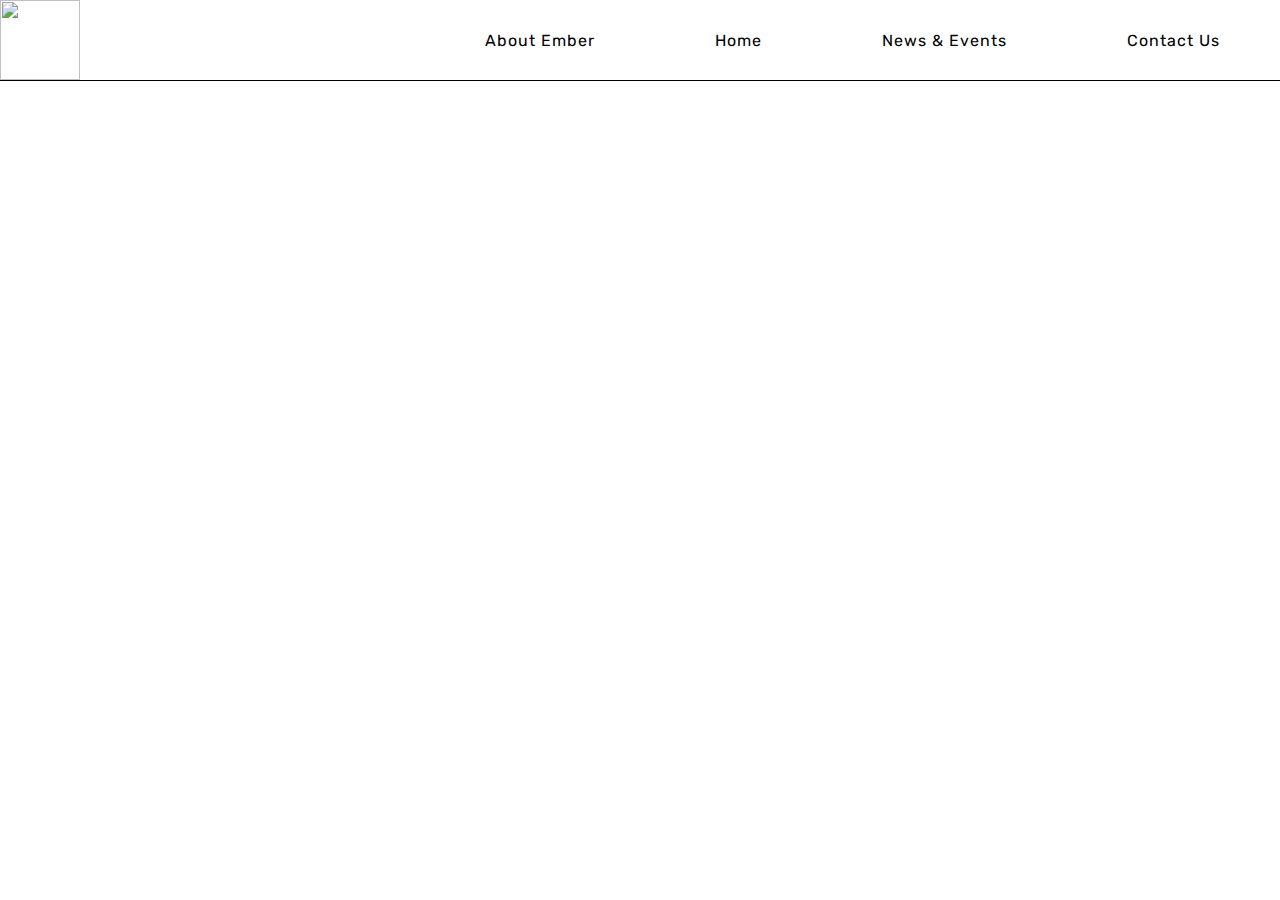
==== index.html @ bdc472dd "update code" ====
<!DOCTYPE html>
<html lang="en">
<head>
    <meta charset="UTF-8">
    <meta name="viewport" content="width=device-width, initial-scale=1.0">
    <title>EMBER TRANSPORT</title>
    <link rel="stylesheet" href="style.css">
</head>
<body>
    <div class="navBar">
        <div class="ember-logo">
            <a class="Logo-Hl" href="#">
            <img src="Images/Company's Logo/EMBER-LOGO-2.png">
            </a>
        </div>

        <ul>
            <li><a href="#">About Ember</a></li>
            <li><a href="#">Home</a></li>
            <li><a href="#">News & Events</a></li>
            <li><a href="#">Contact Us</a></li>
        </ul>


    </div>


</body>
</html>
---- style.css ----
@import url('https://fonts.googleapis.com/css2?family=Rubik:ital,wght@0,300..900;1,300..900&display=swap');

* {
  font-family: "Rubik", sans-serif;
  font-optical-sizing: auto;
  font-weight: weight;
  font-style: normal;
  margin: 0;
  padding: 0;

}

.navBar {
    border-bottom: 1px solid;
    background-color: white;
    height: 80px;
    width: 100%;
    display: flex;
    align-items: center;
    justify-content: space-between;
    padding: 10;
    top: 0px;
    position: fixed;
    z-index: 10;

}

.ember-logo .Logo-Hl img {
    height: 80px;
    width: 80px;
    display: flex;
    position: relative;
    z-index: 2;

}

.navBar ul{
    list-style: none;
    display: flex;

}

.navBar ul li {
    padding: 10px 60px; 
    position: relative;

}

.navBar ul li i {
    margin: -29px 80px;
    position: absolute;

}

.navBar ul li a {
    color: black;
    text-decoration: none;
    letter-spacing: 1px;
    font-size: 16px;


}

.navBar ul li::after {
    content:'';

}
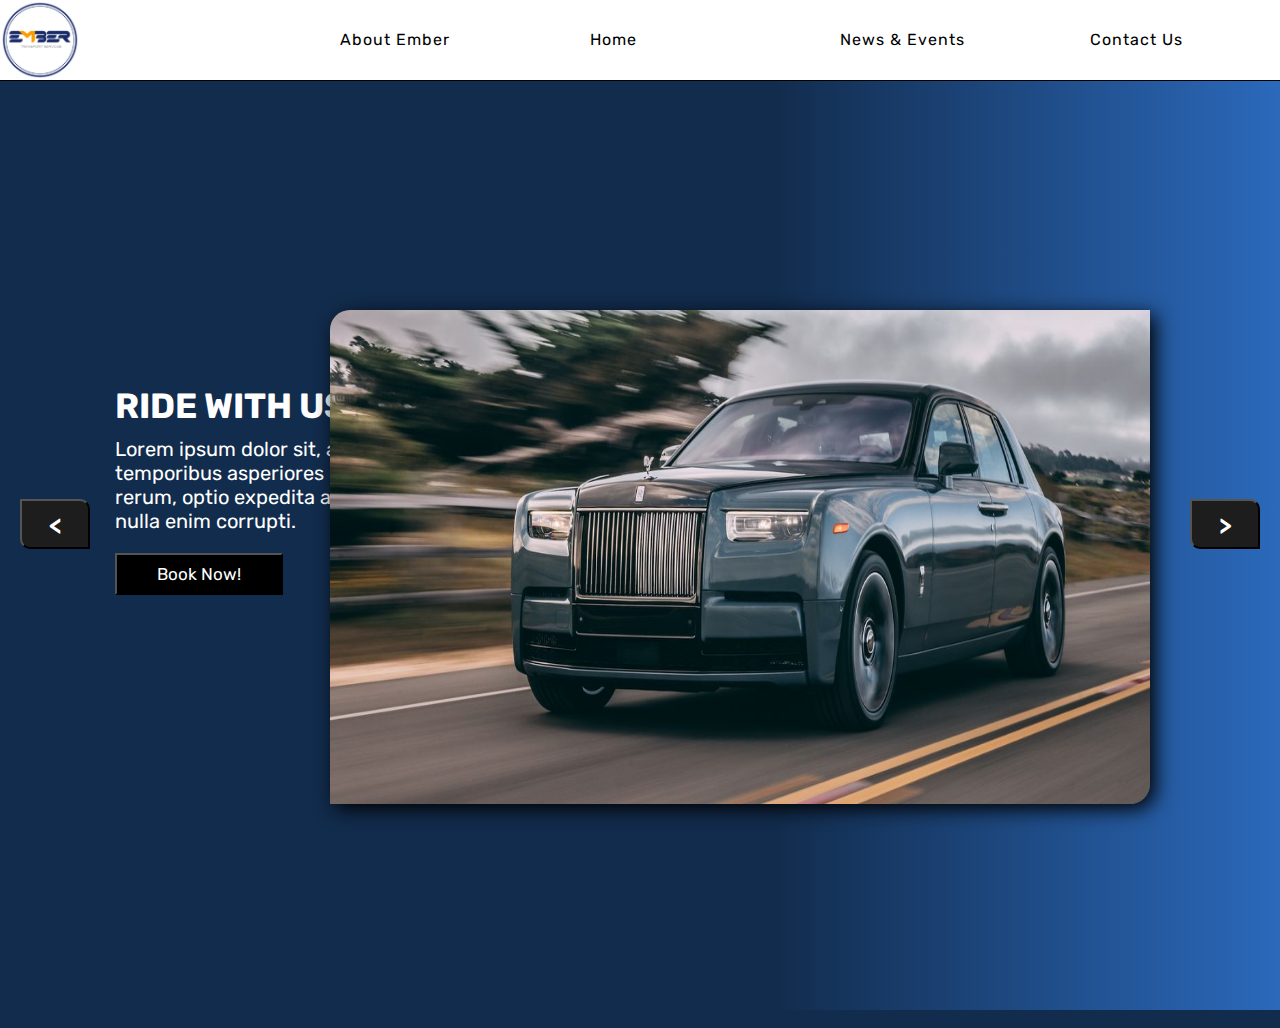
==== commit c49f96e9: "update example slider" ====
--- a/index.html
+++ b/index.html
@@ -24,6 +24,84 @@
 
     </div>
 
+    <div class="slider-preview">
+        <div class="ember-preview-container active">
+            <div id="emberVIEW" class="slide">
+                <div class="slide-content">
+                    <h3>RIDE WITH US "SAKAY KA SAAMIN"</h3>
+                    <p>
+                        Lorem ipsum dolor sit, amet consectetur adipisicing elit. 
+                        Recusandae temporibus asperiores magnam dolores, incidunt 
+                        assumenda porro nemo rerum, optio expedita ad deserunt adipisci
+                        veritatis hic atque cupiditate nulla enim corrupti.
+                    </p>
 
+                    <a href="#"><button class="slide-btn">Book Now!</button></a>
+
+                    <div class="image-slider">
+                        <img src="Images/randomimg1.jpg">
+
+                    </div>
+
+                </div>
+
+            </div>
+
+        </div>
+
+        <div class="ember-preview-container">
+            <div id="emberVIEW" class="slide">
+                <div class="slide-content">
+                    <h3>RIDE WITH US "SAKAY KA SAAMIN"</h3>
+                    <p>
+                        Lorem ipsum, dolor sit amet consectetur adipisicing elit.
+                         Numquam deserunt aliquid voluptatem a! Perspiciatis ea sit 
+                         fuga iure repellendus eveniet numquam dolorem esse, debitis 
+                         aspernatur nesciunt. Laborum, pariatur repellat. Alias.
+                    </p>
+
+                    <a href="#"><button class="slide-btn">Book Now!</button></a>
+
+                    <div class="image-slider">
+                        <img src="Images/randomimg2.webp">
+
+                    </div>
+
+                </div>
+
+            </div>
+
+        </div>
+
+        <div class="ember-preview-container">
+            <div id="emberVIEW" class="slide">
+                <div class="slide-content">
+                    <h3>RIDE WITH US "SAKAY KA SAAMIN"</h3>
+                    <p>
+                        Lorem ipsum, dolor sit amet consectetur adipisicing elit.
+                         Numquam deserunt aliquid voluptatem a! Perspiciatis ea sit 
+                         fuga iure repellendus eveniet numquam dolorem esse, debitis 
+                         aspernatur nesciunt. Laborum, pariatur repellat. Alias.
+                    </p>
+
+                    <a href="#"><button class="slide-btn">Book Now!</button></a>
+
+                    <div class="image-slider">
+                        <img src="Images/randomimg3.webp">
+
+                    </div>
+
+                </div>
+
+            </div>
+
+        </div>
+
+        <button id="prev" onclick="prev()"><</button>
+        <button id="next" onclick="next()">></button>
+
+    </div>
+
+    <script src="logic.js"></script>
 </body>
 </html>--- a/style.css
+++ b/style.css
@@ -43,6 +43,8 @@
 .navBar ul li {
     padding: 10px 60px; 
     position: relative;
+    height: 20px;
+    width: 130px;
 
 }
 
@@ -56,14 +58,172 @@
     color: black;
     text-decoration: none;
     letter-spacing: 1px;
-    font-size: 16px;
-
-
-}
-
-.navBar ul li::after {
-    content:'';
-
-}
-
-
+    font-size: 16px; 
+
+}
+
+.navBar ul li a:hover {
+    color: white;
+    background-color: rgb(18, 44, 77);
+    padding: 20px 0px;
+
+}
+
+.slider-preview {
+    position: relative;
+    top: 20px;
+
+}
+
+.ember-preview-container {
+    height: 112vh;
+    width: 100%;
+    background-color: rgb(18, 44, 77);
+    z-index: -1;
+
+}
+
+.slider-preview .ember-preview-container .slide {
+    min-height: 100vh;
+    display: flex;
+    align-items: center;
+    flex-wrap: wrap;
+    gap: 15px;
+    padding: 20px 9%;
+    padding-bottom: 70px;
+
+}
+
+.slider-preview .ember-preview-container .slide .slide-content {
+    flex: 1 1 350px;
+    animation: slideContent .4s linear .6 backwards;
+
+}
+
+@keyframes slideContent {
+    0%{
+        opacity: 0;
+        transform: translateX(-50px);
+    }
+
+}
+
+.slider-preview .ember-preview-container .slide .image-slider {
+    flex: 1 1 500px;
+    overflow: hidden;
+    z-index: 2;
+    position: absolute;
+    right: 130px;
+    top: 290px;
+    border-top-left-radius: 20px;
+    border-bottom-right-radius: 20px;
+    box-shadow: 5px 5px 20px black;
+
+}
+
+.slider-preview .ember-preview-container .slide .image-slider img {
+    width: 820px;
+    height: 500px;
+    margin-bottom: -10px;
+    animation: sliderImage .3s linear;
+
+}
+
+@keyframes slideImage {
+    0% {
+        opacity: 0;
+        transform: translateX(-50px);
+    }
+
+}
+
+.slider-preview .ember-preview-container .slide .slide-content h3 {
+    font-size: 35px;
+    color: white;
+
+}
+
+.slider-preview .ember-preview-container .slide .slide-content p {
+    font-size: 20px;
+    width: 700px;
+    color: white;
+    padding: 10px 0;
+
+}
+
+.slider-preview .ember-preview-container .slide .slide-content .slide-btn {
+    margin-top: 10px;
+    display: inline-block;
+    background: black;
+    color: white;
+    font-size: 17px;
+    padding: 9px 40px;
+    cursor: pointer;
+
+}
+
+.slider-preview .ember-preview-container .slide .slide-content .slide-btn:hover {
+    background-color: rgb(41, 41, 41);
+
+}
+
+.slider-preview .ember-preview-container.active {
+    display: block;
+
+}
+
+.slider-preview .ember-preview-container {
+    display: none;
+
+}
+
+.slider-preview .ember-preview-container:nth-child(1) .slide {
+    background: linear-gradient(90deg, rgb(18, 44, 77) 60.5%, rgb(43, 105, 187));
+}
+
+.slider-preview .ember-preview-container:nth-child(2) .slide {
+    background: linear-gradient(90deg, rgb(18, 44, 77) 60.5%, rgb(43, 177, 187));
+}
+
+.slider-preview .ember-preview-container:nth-child(3) .slide {
+    background: linear-gradient(90deg, rgb(18, 44, 77) 60.5%, rgb(81, 43, 187));
+}
+
+.slider-preview #prev,
+.slider-preview #next{
+    position: absolute;
+    top: 50%;
+    transform: translateY(-50%);
+    color: white;
+    background: rgb(29, 29, 29);
+    height: 50px;
+    width: 70px;
+    border-top-right-radius: 10px;
+    border-bottom-left-radius: 10px;
+    line-height: 50px;
+    font-size: 25px;
+    text-align: center;
+    cursor: pointer;
+    font-weight: 600;
+    transition: 0.1s;
+
+}
+
+.slider-preview #prev:hover,
+.slider-preview #next:hover {
+    background: grey;
+
+}
+
+.slider-preview #prev {
+    left: 20px;
+}
+
+.slider-preview #next {
+    right: 20px;
+}
+
+
+
+
+
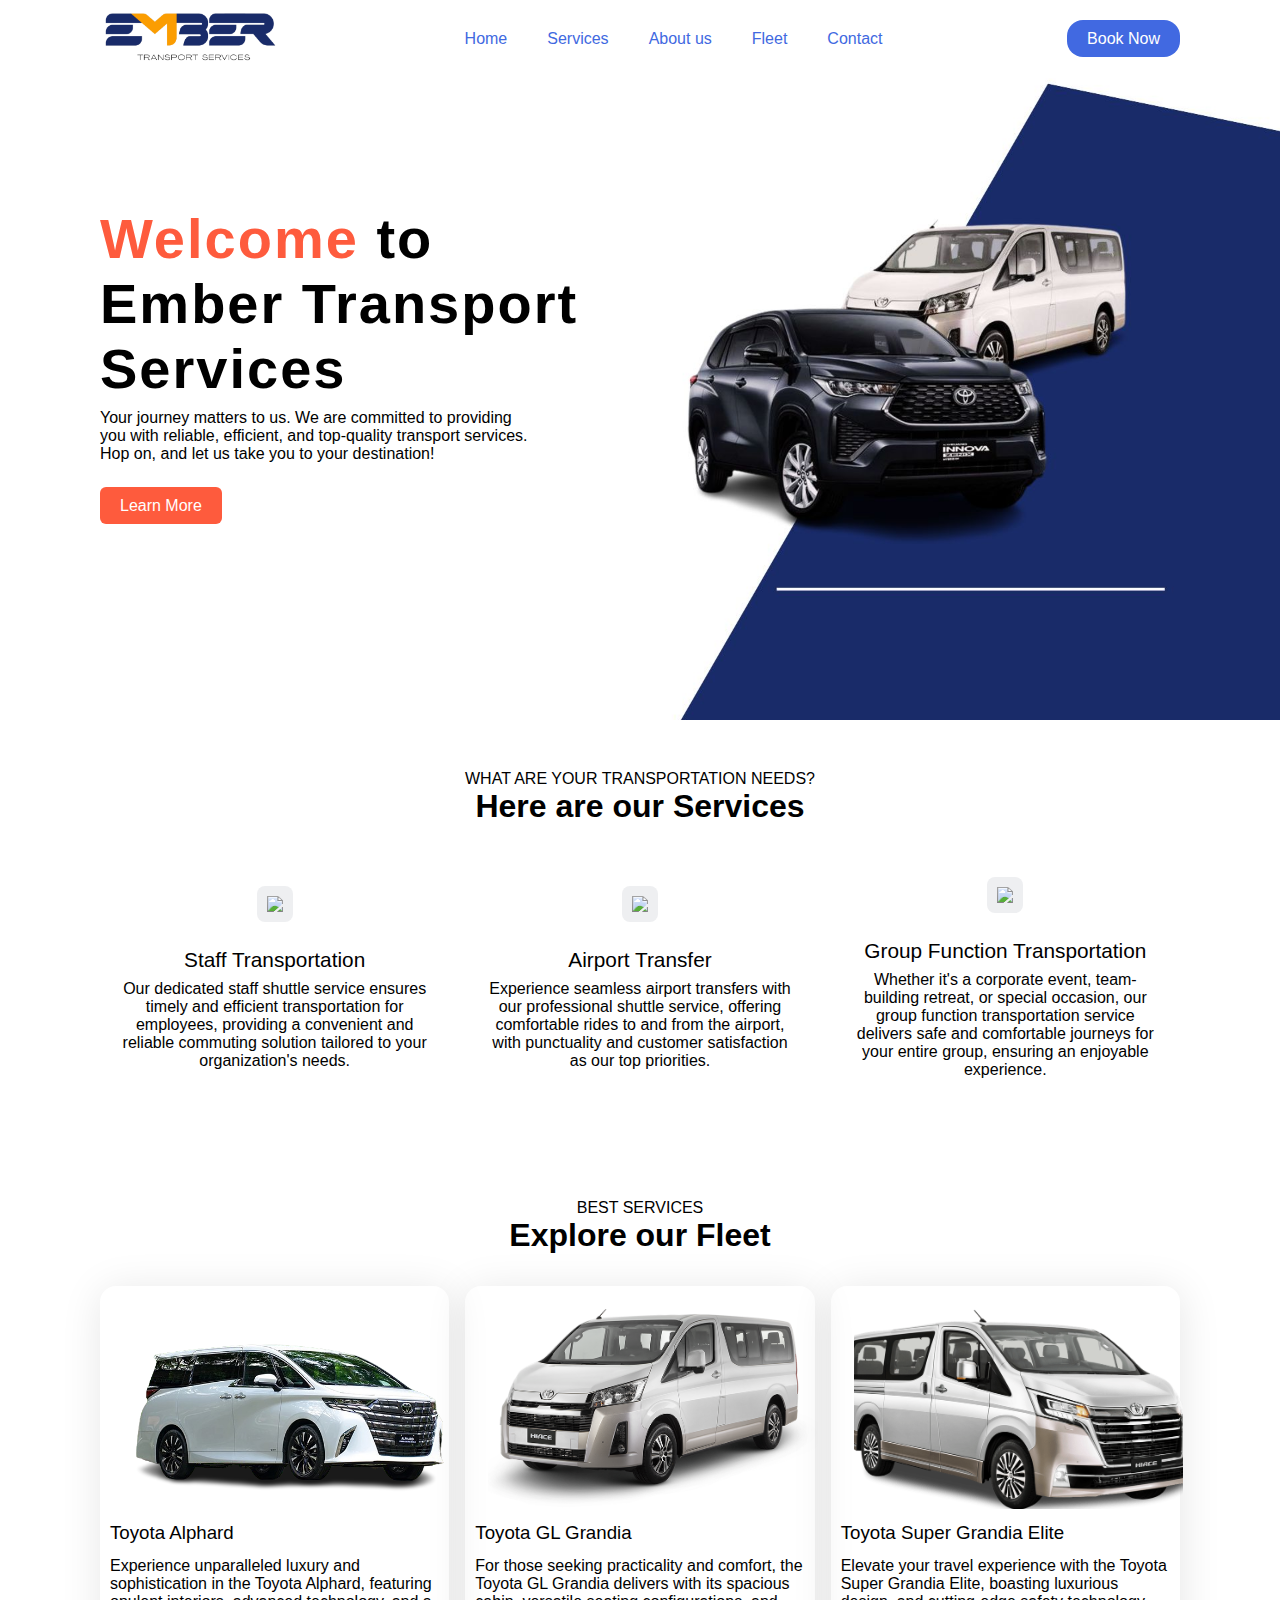
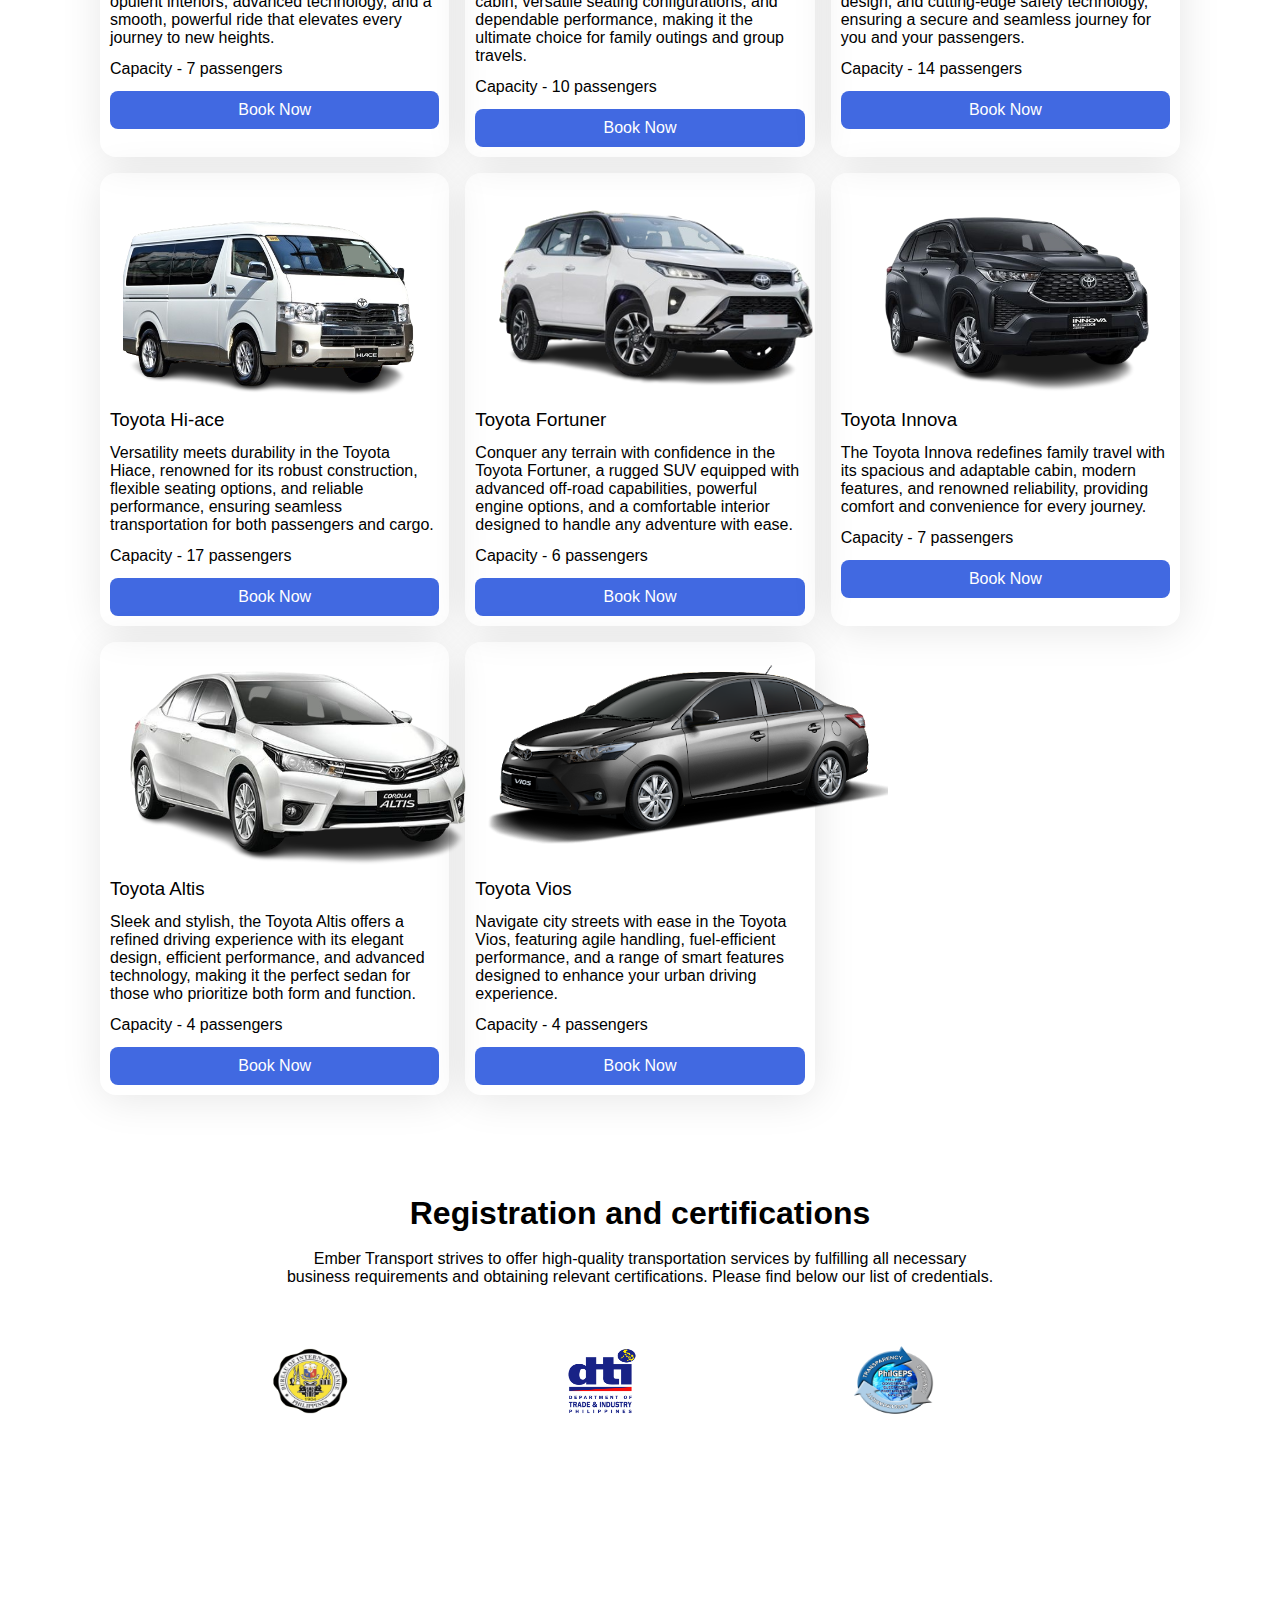
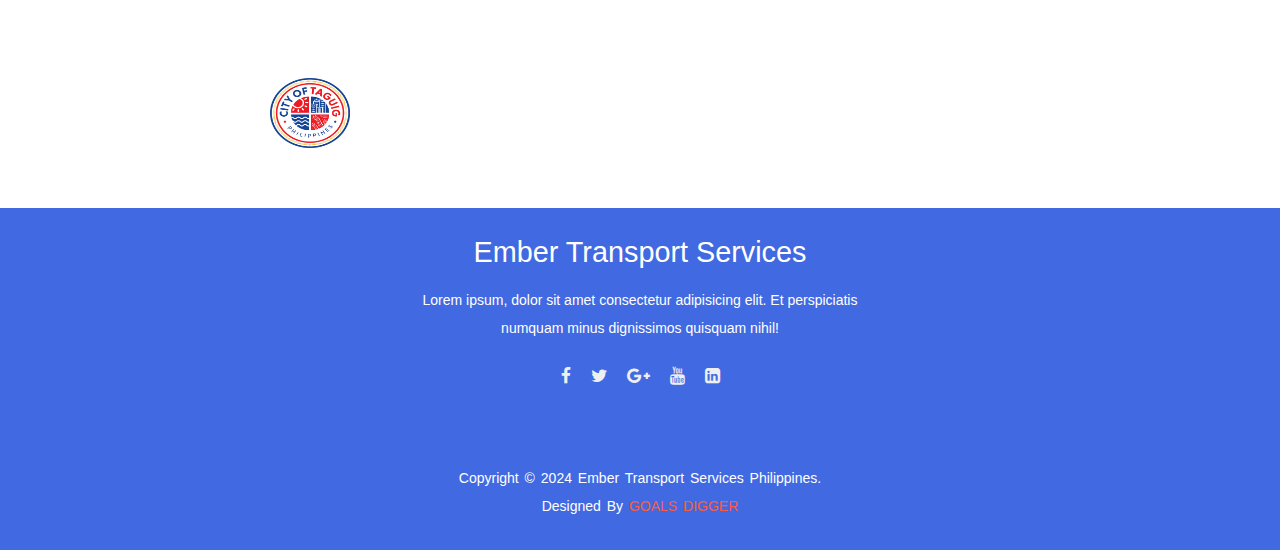
==== commit b9788cb8: "updating 2.0" ====
--- a/index.html
+++ b/index.html
@@ -3,105 +3,195 @@
 <head>
     <meta charset="UTF-8">
     <meta name="viewport" content="width=device-width, initial-scale=1.0">
-    <title>EMBER TRANSPORT</title>
+    <title>Ember Transport Service</title>
+    <link rel="icon" href="Images\Company Logo\EMBER-LOGO-2-TRANSPARENT.png" type="image/png">
     <link rel="stylesheet" href="style.css">
+    <link rel="stylesheet" href="https://stackpath.bootstrapcdn.com/font-awesome/4.7.0/css/font-awesome.min.css">
+    
 </head>
 <body>
-    <div class="navBar">
-        <div class="ember-logo">
-            <a class="Logo-Hl" href="#">
-            <img src="Images/Company's Logo/EMBER-LOGO-2.png">
-            </a>
+    <header>
+        <a href="#" class="logo">
+            <img src="Images\Company Logo\EMBER-LOGO-1-TRANSPARENT-OUTLINED.png">
+        </a>
+        <div class="bx bx-menu" id="menu-icon"></div>
+        <ul class="navbar">
+            <li><a href="#">Home</a></li>
+            <li><a href="#">Services</a></li>
+            <li><a href="#">About us</a></li>
+            <li><a href="#">Fleet</a></li>
+            <li><a href="#">Contact</a></li>
+        </ul>
+        <div class="header-btn">
+            <a href="booking.html" class="book-btn">Book Now</a>
+        </div>
+    </header>
+
+    <section class="home" id="home">
+        <div class="text">
+            <h1><span>Welcome</span> to <br>Ember Transport Services</h1>
+            <p>Your journey matters to us. We are committed to providing<br> you with reliable, efficient, and top-quality transport services. <br> Hop on, and let us take you to your destination!</p><br>
+            <div class="home-btn">
+                <a href="#" class="learnmore">Learn More</a>
+            </div>
+        </div>
+    </section>
+
+    <section class="ride" id="ride"> 
+        <div class="heading">
+            <span>What are your transportation needs?</span>
+            <h1>Here are our Services</h1>
+        </div>
+        <div  class="ride-container">
+            <div class="box">
+                <img class="bx bxs-map" src=/>
+                <h2>Staff Transportation</h2> 
+                <p>Our dedicated staff shuttle service ensures timely and efficient transportation for employees, providing a convenient and reliable commuting solution tailored to your organization's needs.</p>
+            </div>
+            <div class="box">
+                <img class="bx bxs-calendar-check" src=/>
+                <h2>Airport Transfer</h2> 
+                <p>Experience seamless airport transfers with our professional shuttle service, offering comfortable rides to and from the airport, with punctuality and customer satisfaction as our top priorities.</p>
+            </div>
+            <div class="box">
+                <img class="bx bxs-calendar-star" src=/>
+                <h2>Group Function Transportation</h2> 
+                <p>Whether it's a corporate event, team-building retreat, or special occasion, our group function transportation service delivers safe and comfortable journeys for your entire group, ensuring an enjoyable experience.</p>
+            </div>
+        </div>
+    </section>
+    
+    <section class="services" id="services">
+        <div class="heading">
+            <span>Best Services</span>
+            <h1>Explore our Fleet</h1>
+        </div>
+        <div class="services-container">
+            <div class="box">
+                <div class="box-img">
+                    <img src="Images\Cars\sample-car_Toyota_Alphard.png">
+                </div>
+                <h3>Toyota Alphard</h3>
+                <p>Experience unparalleled luxury and sophistication in the Toyota Alphard, featuring opulent interiors, advanced technology, and a smooth, powerful ride that elevates every journey to new heights.</p>
+                <p>Capacity - 7 passengers</p>
+                <a href="#" class="btn">Book Now</a>
+            </div>
+            <div class="box">
+                <div class="box-img">
+                    <img src="Images\Cars\sample-car_Toyota_GL_Grandia.png">
+                </div>
+                <h3>Toyota GL Grandia</h3>
+                <p>For those seeking practicality and comfort, the Toyota GL Grandia delivers with its spacious cabin, versatile seating configurations, and dependable performance, making it the ultimate choice for family outings and group travels.</p>
+                <p>Capacity - 10 passengers</p>
+                <a href="#" class="btn">Book Now</a>
+            </div>
+            <div class="box">
+                <div class="box-img">
+                    <img src="Images\Cars\sample-car_Toyota-Super_Grandia_Elite.jpg">
+                </div>
+                <h3>Toyota Super Grandia Elite</h3>
+                <p>Elevate your travel experience with the Toyota Super Grandia Elite, boasting luxurious design, and cutting-edge safety technology, ensuring a secure and seamless journey for you and your passengers.</p>
+                <p>Capacity - 14 passengers</p>
+                <a href="#" class="btn">Book Now</a>
+            </div>
+            <div class="box">
+                <div class="box-img">
+                    <img src="Images\Cars\sample-car_Toyota-Hiace.png">
+                </div>
+                <h3>Toyota Hi-ace</h3>
+                <p>Versatility meets durability in the Toyota Hiace, renowned for its robust construction, flexible seating options, and reliable performance, ensuring seamless transportation for both passengers and cargo.</p>
+                <p>Capacity - 17 passengers</p>
+                <a href="#" class="btn">Book Now</a>
+            </div>
+            <div class="box">
+                <div class="box-img">
+                    <img src="Images\Cars\sample-car_Toyota-Fortuner.jpg">
+                </div>
+                <h3>Toyota Fortuner</h3>
+                <p>Conquer any terrain with confidence in the Toyota Fortuner, a rugged SUV equipped with advanced off-road capabilities, powerful engine options, and a comfortable interior designed to handle any adventure with ease.</p>
+                <p>Capacity - 6 passengers</p>
+                <a href="#" class="btn">Book Now</a>
+            </div>
+            <div class="box">
+                <div class="box-img">
+                    <img src="Images\Cars\sample-car_Toyota_Innova.png">
+                </div>
+                <h3>Toyota Innova</h3>
+                <p>The Toyota Innova redefines family travel with its spacious and adaptable cabin, modern features, and renowned reliability, providing comfort and convenience for every journey.</p>
+                <p>Capacity - 7 passengers</p>
+                <a href="#" class="btn">Book Now</a>
+            </div>
+            <div class="box">
+                <div class="box-img">
+                    <img style="width: 350px; height: 200px;" src="Images\Cars\sample-car_Toyota-Altis.png">
+                </div>
+                <h3>Toyota Altis</h3>
+                <p>Sleek and stylish, the Toyota Altis offers a refined driving experience with its elegant design, efficient performance, and advanced technology, making it the perfect sedan for those who prioritize both form and function.</p>
+                <p>Capacity - 4 passengers</p>
+                <a href="#" class="btn">Book Now</a>
+            </div>
+            <div class="box">
+                <div class="box-img">
+                    <img style="width: 400px; height: 180px;" src="Images\Cars\sample-car_Toyota-Vios.png">
+                </div>
+                <h3>Toyota Vios</h3>
+                <p>Navigate city streets with ease in the Toyota Vios, featuring agile handling, fuel-efficient performance, and a range of smart features designed to enhance your urban driving experience.</p>
+                <p>Capacity - 4 passengers</p>
+                <a href="#" class="btn">Book Now</a>
+            </div>
+        </div>
+    </section>
+
+    <section class="certification" id="certification">
+        <div class="heading">
+            <h1>Registration and certifications</h1> <br>
+            <p>Ember Transport strives to offer high-quality transportation services by fulfilling all necessary <br>
+                business requirements and obtaining relevant certifications. Please find below our list of credentials.</p>
         </div>
 
-        <ul>
-            <li><a href="#">About Ember</a></li>
-            <li><a href="#">Home</a></li>
-            <li><a href="#">News & Events</a></li>
-            <li><a href="#">Contact Us</a></li>
-        </ul>
+        <div class="certification-container">
+            <div class="box">
+                <div class="box-img">
+                    <img src="Images\Certification Logo\BIR_logo.png">
+                </div>
+            </div>
+            <div class="box">
+                <div class="box-img">
+                    <img src="Images\Certification Logo\DTI_Logo.png">
+                </div>
+            </div>
+            <div class="box">
+                <div class="box-img">
+                    <img src="Images\Certification Logo\PhilGEPS_logo.png">
+                </div>
+            </div>
+            <div class="box">
+                <div class="box-img">
+                    <img src="Images\Certification Logo\Taguig_logo.png">
+                </div>
+            </div>
+        </div>
+    </section>
+    <footer>
+        <div class="footer-container">
+            <h3>Ember Transport Services</h3>
+            <p>Lorem ipsum, dolor sit amet consectetur adipisicing elit. Et perspiciatis numquam minus dignissimos quisquam nihil!</p>
 
-
-    </div>
-
-    <div class="slider-preview">
-        <div class="ember-preview-container active">
-            <div id="emberVIEW" class="slide">
-                <div class="slide-content">
-                    <h3>RIDE WITH US "SAKAY KA SAAMIN"</h3>
-                    <p>
-                        Lorem ipsum dolor sit, amet consectetur adipisicing elit. 
-                        Recusandae temporibus asperiores magnam dolores, incidunt 
-                        assumenda porro nemo rerum, optio expedita ad deserunt adipisci
-                        veritatis hic atque cupiditate nulla enim corrupti.
-                    </p>
-
-                    <a href="#"><button class="slide-btn">Book Now!</button></a>
-
-                    <div class="image-slider">
-                        <img src="Images/randomimg1.jpg">
-
-                    </div>
+            <ul class="socials">
+                <li><a href="#"><i class="fa fa-facebook"></i></a></li>
+                <li><a href="#"><i class="fa fa-twitter"></i></a></li>
+                <li><a href="#"><i class="fa fa-google-plus"></i></a></li>
+                <li><a href="#"><i class="fa fa-youtube"></i></a></li>
+                <li><a href="#"><i class="fa fa-linkedin-square"></i></a></li>
+            </ul>
+                <div class="footer-bottom">
+                    <p>copyright &copy; 2024 Ember Transport Services Philippines. <br> designed by <span>Goals Digger</span></p>
 
                 </div>
-
             </div>
-
+            
         </div>
-
-        <div class="ember-preview-container">
-            <div id="emberVIEW" class="slide">
-                <div class="slide-content">
-                    <h3>RIDE WITH US "SAKAY KA SAAMIN"</h3>
-                    <p>
-                        Lorem ipsum, dolor sit amet consectetur adipisicing elit.
-                         Numquam deserunt aliquid voluptatem a! Perspiciatis ea sit 
-                         fuga iure repellendus eveniet numquam dolorem esse, debitis 
-                         aspernatur nesciunt. Laborum, pariatur repellat. Alias.
-                    </p>
-
-                    <a href="#"><button class="slide-btn">Book Now!</button></a>
-
-                    <div class="image-slider">
-                        <img src="Images/randomimg2.webp">
-
-                    </div>
-
-                </div>
-
-            </div>
-
-        </div>
-
-        <div class="ember-preview-container">
-            <div id="emberVIEW" class="slide">
-                <div class="slide-content">
-                    <h3>RIDE WITH US "SAKAY KA SAAMIN"</h3>
-                    <p>
-                        Lorem ipsum, dolor sit amet consectetur adipisicing elit.
-                         Numquam deserunt aliquid voluptatem a! Perspiciatis ea sit 
-                         fuga iure repellendus eveniet numquam dolorem esse, debitis 
-                         aspernatur nesciunt. Laborum, pariatur repellat. Alias.
-                    </p>
-
-                    <a href="#"><button class="slide-btn">Book Now!</button></a>
-
-                    <div class="image-slider">
-                        <img src="Images/randomimg3.webp">
-
-                    </div>
-
-                </div>
-
-            </div>
-
-        </div>
-
-        <button id="prev" onclick="prev()"><</button>
-        <button id="next" onclick="next()">></button>
-
-    </div>
-
-    <script src="logic.js"></script>
+    </footer>
 </body>
-</html>+</html>
+    --- a/style.css
+++ b/style.css
@@ -1,229 +1,342 @@
-@import url('https://fonts.googleapis.com/css2?family=Rubik:ital,wght@0,300..900;1,300..900&display=swap');
-
-* {
-  font-family: "Rubik", sans-serif;
-  font-optical-sizing: auto;
-  font-weight: weight;
-  font-style: normal;
-  margin: 0;
-  padding: 0;
-
-}
-
-.navBar {
-    border-bottom: 1px solid;
-    background-color: white;
-    height: 80px;
-    width: 100%;
+*{
+    margin: 0;
+    padding: 0;
+    box-sizing: border-box;
+    scroll-padding-top: 2rem;
+    scroll-behavior: smooth;
+    text-decoration: none;
+    list-style: none;
+    font-family: 'Poppins', sans-serif;
+    }
+
+:root{
+    --main-color:#fe5b3d;
+    --second-color:#ffac38;
+    --text-color:#444;
+    --gradient:linear-gradient( #fe5b3d , #ffac38);
+}
+
+html::-webkit-scrollbar{
+    width:  0.3rem;
+}
+html::-webkit-scrollbar-track{
+    background: transparent;
+}
+html::-webkit-scrollbar-thumb{
+    background: var(--main-color);
+    border-radius: 2rem;
+}
+/* Style for the Header */
+header{
+    position: fixed;
+    width: 100%;
+    height:78px ;
+    top:  0;
+    right: 0;
+    z-index: 1000;
     display: flex;
     align-items: center;
     justify-content: space-between;
-    padding: 10;
-    top: 0px;
-    position: fixed;
-    z-index: 10;
-
-}
-
-.ember-logo .Logo-Hl img {
-    height: 80px;
-    width: 80px;
+    background: white;
+    padding: 15px  100px;
+}
+.logo img{
+    width: 180px;
+}
+.navbar{
     display: flex;
+}
+.navbar li{
     position: relative;
-    z-index: 2;
-
-}
-
-.navBar ul{
-    list-style: none;
+}
+.navbar a{
+    font-size: 1rem;
+    padding: 10px 20px;
+    color: #4169E1;
+    font-weight: 500; 
+}
+.navbar a::after{
+    content: "";
+    width:0;
+    height: 2px;
+    background: var(--gradient);
+    position: absolute;
+    bottom:-4px;
+    left:0;
+    transition: 0.5s;
+}
+.navbar a:hover::after{
+    width: 100%;
+}
+#menu-icon{
+    font-size: 24px;
+    cursor: pointer;
+    z-index: 10001;
+    display: none;
+}
+.header-btn a {
+    padding: 10px 20px;
+    color: var(--text-color);
+    font-weight: 500;
+}
+.header-btn .book-btn{
+    padding: 10px 20px;
+    color:  white;
+    font-weight: 400;
+    background: #4169E1;
+    border-radius:16px;
+    width: auto;
+    transition: 0.8s;
+}
+.header-btn .book-btn:hover{
+    background: #fe5b3d;
+
+}
+/* Style for the Homepage */
+.home{
+    width: 100%;
+    min-height: 80vh;
+    position: relative;
+    background: url(HomepageDesign.jpg);
+    background-repeat: no-repeat;
+    background-position: center right;
+    background-size: cover;
+    display: grid;
+    align-items: center;
+    grid-template-columns: repeat(2,1fr);
+}
+.text h1{
+    font-size: 3.5rem;  
+    letter-spacing: 2px;
+}
+.text span{
+    color: var(--main-color);
+}
+.text p{
+margin: 00.5rem 0 1rem;
+}
+.app-stores{
     display: flex;
-
-}
-
-.navBar ul li {
-    padding: 10px 60px; 
-    position: relative;
-    height: 20px;
-    width: 130px;
-
-}
-
-.navBar ul li i {
-    margin: -29px 80px;
-    position: absolute;
-
-}
-
-.navBar ul li a {
-    color: black;
-    text-decoration: none;
-    letter-spacing: 1px;
-    font-size: 16px; 
-
-}
-
-.navBar ul li a:hover {
-    color: white;
-    background-color: rgb(18, 44, 77);
-    padding: 20px 0px;
-
-}
-
-.slider-preview {
-    position: relative;
-    top: 20px;
-
-}
-
-.ember-preview-container {
-    height: 112vh;
-    width: 100%;
-    background-color: rgb(18, 44, 77);
-    z-index: -1;
-
-}
-
-.slider-preview .ember-preview-container .slide {
-    min-height: 100vh;
+}
+.app-stores img{
+    width: 100px;
+    margin-right: 1rem;
+    cursor: pointer;
+}
+.home-btn a {
+    padding: 10px 20px;
+    color: var(--text-color);
+    font-weight: 500;
+}
+.home-btn .learnmore{
+    padding: 10px 20px;
+    color:  white;
+    font-weight: 400;
+    background:#fe5b3d;
+    border-radius:6px;
+    width: auto;
+    transition: 0.8s;
+}
+.home-btn .learnmore:hover{
+    background:#4169E1;
+}
+section{
+    padding: 50px 100px;
+}
+.heading{
+    text-align:center; 
+}
+.heading span{
+    font-weight: 500;
+    text-transform: uppercase;
+}
+.heading h1{
+    font-size: 2rem;
+}
+.ride-container{
+    display: grid;
+    align-items: center;
+    grid-template-columns: repeat(auto-fit,minmax(250px,auto));
+    gap: 1rem;
+    margin-top: 2rem;
+ }
+ .ride-container .box{
+    text-align: center;
+    padding: 20px;
+ }
+ .ride-container .box .bx{
+    font-size: 34px;
+    padding: 10px;
+    background: #eeeff1;
+    border-radius: 0.5rem;
+    color: var(--main-color);
+ }
+ .ride-container .box h2{
+    font-size: 1.3rem;
+    font-weight: 500;
+    margin:1.4rem 0 0.5rem;
+ }
+ .ride-container .box .bx:hover, 
+ .ride-container .box .bxs-calender-check-maps{
+background: var(--gradient);
+color: #fff;
+ }
+
+/* Services / Fleet Area */
+
+ .services-container{
+    display: grid;
+    grid-template-columns: repeat(auto-fit,minmax(330px,auto));
+    gap: 1rem;
+    margin-top: 2rem;
+ }
+ .services-container .box{
+    padding: 10px;
+    border-radius: 1rem;
+    box-shadow: 1px 4px 41px rgba(0, 0,0,0.1);
+ }
+ .services-container .box .box-img{
+    width: 100%;
+    height: 200px;
+    margin: 13px;
+ }
+ .services-container .box .box-img img{
+    width: 100%;
+    height: 100%;
+    border-radius: 1rem;
+    object-fit: cover;
+    object-position: center; 
+  }
+  .services-container .box p {
+    margin: 13px 0px;
+    /* padding: 0 10px;
+    width: 58px;
+    border-radius: 0.5rem;
+    margin: 1rem 0 1rem; */
+    }
+    .services-container .box h3{
+    font-weight: 500;
+    }
+    .services-container .box h2{
+    font-size: 1.1rem;
+    font-weight: 600;
+    color: var(--main-color );
+    margin: 0.2rem 0 0 0.5rem;
+    }
+    .services-container .box h2 span{
+    font-size: 0.8rem;
+    font-weight: 500;
+    color: var(--text-color); 
+    }
+    .services-container .box .btn{
     display: flex;
+    justify-content: center;
+    background:#4169E1;
+    color: #fff;
+    padding: 10px;
+    border-radius: 0.5rem;
+    transition: 0.5s;
+    }
+    .services-container .box .btn:hover{
+    background: var(--main-color);
+    
+    }
+    .about-container{
+    display: grid;
+    grid-template-columns: repeat(2,1fr);
+    margin-top:  1rem;
     align-items: center;
-    flex-wrap: wrap;
-    gap: 15px;
-    padding: 20px 9%;
-    padding-bottom: 70px;
-
-}
-
-.slider-preview .ember-preview-container .slide .slide-content {
-    flex: 1 1 350px;
-    animation: slideContent .4s linear .6 backwards;
-
-}
-
-@keyframes slideContent {
-    0%{
-        opacity: 0;
-        transform: translateX(-50px);
-    }
-
-}
-
-.slider-preview .ember-preview-container .slide .image-slider {
-    flex: 1 1 500px;
-    overflow: hidden;
-    z-index: 2;
-    position: absolute;
-    right: 130px;
-    top: 290px;
-    border-top-left-radius: 20px;
-    border-bottom-right-radius: 20px;
-    box-shadow: 5px 5px 20px black;
-
-}
-
-.slider-preview .ember-preview-container .slide .image-slider img {
-    width: 820px;
-    height: 500px;
-    margin-bottom: -10px;
-    animation: sliderImage .3s linear;
-
-}
-
-@keyframes slideImage {
-    0% {
-        opacity: 0;
-        transform: translateX(-50px);
-    }
-
-}
-
-.slider-preview .ember-preview-container .slide .slide-content h3 {
-    font-size: 35px;
-    color: white;
-
-}
-
-.slider-preview .ember-preview-container .slide .slide-content p {
-    font-size: 20px;
-    width: 700px;
-    color: white;
-    padding: 10px 0;
-
-}
-
-.slider-preview .ember-preview-container .slide .slide-content .slide-btn {
-    margin-top: 10px;
-    display: inline-block;
-    background: black;
-    color: white;
-    font-size: 17px;
-    padding: 9px 40px;
-    cursor: pointer;
-
-}
-
-.slider-preview .ember-preview-container .slide .slide-content .slide-btn:hover {
-    background-color: rgb(41, 41, 41);
-
-}
-
-.slider-preview .ember-preview-container.active {
-    display: block;
-
-}
-
-.slider-preview .ember-preview-container {
-    display: none;
-
-}
-
-.slider-preview .ember-preview-container:nth-child(1) .slide {
-    background: linear-gradient(90deg, rgb(18, 44, 77) 60.5%, rgb(43, 105, 187));
-}
-
-.slider-preview .ember-preview-container:nth-child(2) .slide {
-    background: linear-gradient(90deg, rgb(18, 44, 77) 60.5%, rgb(43, 177, 187));
-}
-
-.slider-preview .ember-preview-container:nth-child(3) .slide {
-    background: linear-gradient(90deg, rgb(18, 44, 77) 60.5%, rgb(81, 43, 187));
-}
-
-.slider-preview #prev,
-.slider-preview #next{
-    position: absolute;
-    top: 50%;
-    transform: translateY(-50%);
-    color: white;
-    background: rgb(29, 29, 29);
-    height: 50px;
-    width: 70px;
-    border-top-right-radius: 10px;
-    border-bottom-left-radius: 10px;
-    line-height: 50px;
-    font-size: 25px;
-    text-align: center;
-    cursor: pointer;
-    font-weight: 600;
-    transition: 0.1s;
-
-}
-
-.slider-preview #prev:hover,
-.slider-preview #next:hover {
-    background: grey;
-
-}
-
-.slider-preview #prev {
-    left: 20px;
-}
-
-.slider-preview #next {
-    right: 20px;
-}
-
-
-
-
-
+    gap: 1rem;
+    }
+
+    .certification-container{
+        display: grid;
+        grid-template-columns: repeat(auto-fit,minmax(10px,100px));
+        gap: 12rem;
+        margin-left: 10rem;
+    }
+
+    .certification-container .box{
+        padding: 10px;
+    }
+
+    .certification-container .box .box-img{
+        width: 100%;
+        height: 69.600px;
+        margin-top: 50px;
+
+    }
+
+    .certification-container .box .box-img img{
+        width: 100%;
+        height: 100%;
+        border-radius: 1rem;
+
+    }
+    footer{
+        background-color: #4169E1;
+        padding: 20px 0px 0px 0px;
+    }
+    .footer-container{
+        display: flex;
+        align-items: center;
+        justify-content: center;
+        flex-direction: column;
+        text-align: center;
+        color: #fff;
+    }
+    .footer-container h3{
+        font-size: 1.8rem;
+        font-weight: 400;
+        text-transform: capitalize;
+        line-height: 3rem;
+    }
+
+    .footer-container p{
+        max-width: 500px;
+        margin: 10px auto;
+        line-height: 28px;
+        font-size: 14px;
+    }
+
+    .socials{
+        list-style: none;
+        display: flex;
+        align-items: center;
+        justify-content: center;
+        margin: 1rem 0 3rem 0;
+    }
+    .socials li{
+        margin: 0 10px;
+    }
+
+    .socials a{
+        text-decoration: none;
+        color:#eeeff1;
+    }
+    .socials a i{
+        font-size: 1.1rem;
+        transition: color .4s ease;
+    
+    }
+
+    .socials a:hover i{
+        color:#ffac38;
+    }
+    
+    .footer-bottom{
+        background:#4169E1;
+        width: 80vw;
+        padding: 20px 0;
+        text-align: center;
+    }
+    .footer-bottom p{
+        font-size: 14px;
+        word-spacing: 2px;
+        text-transform: capitalize;
+    }
+    .footer-bottom span{
+        text-transform: uppercase;
+        color: #fe5b3d;
+        font-weight: 200;
+    }